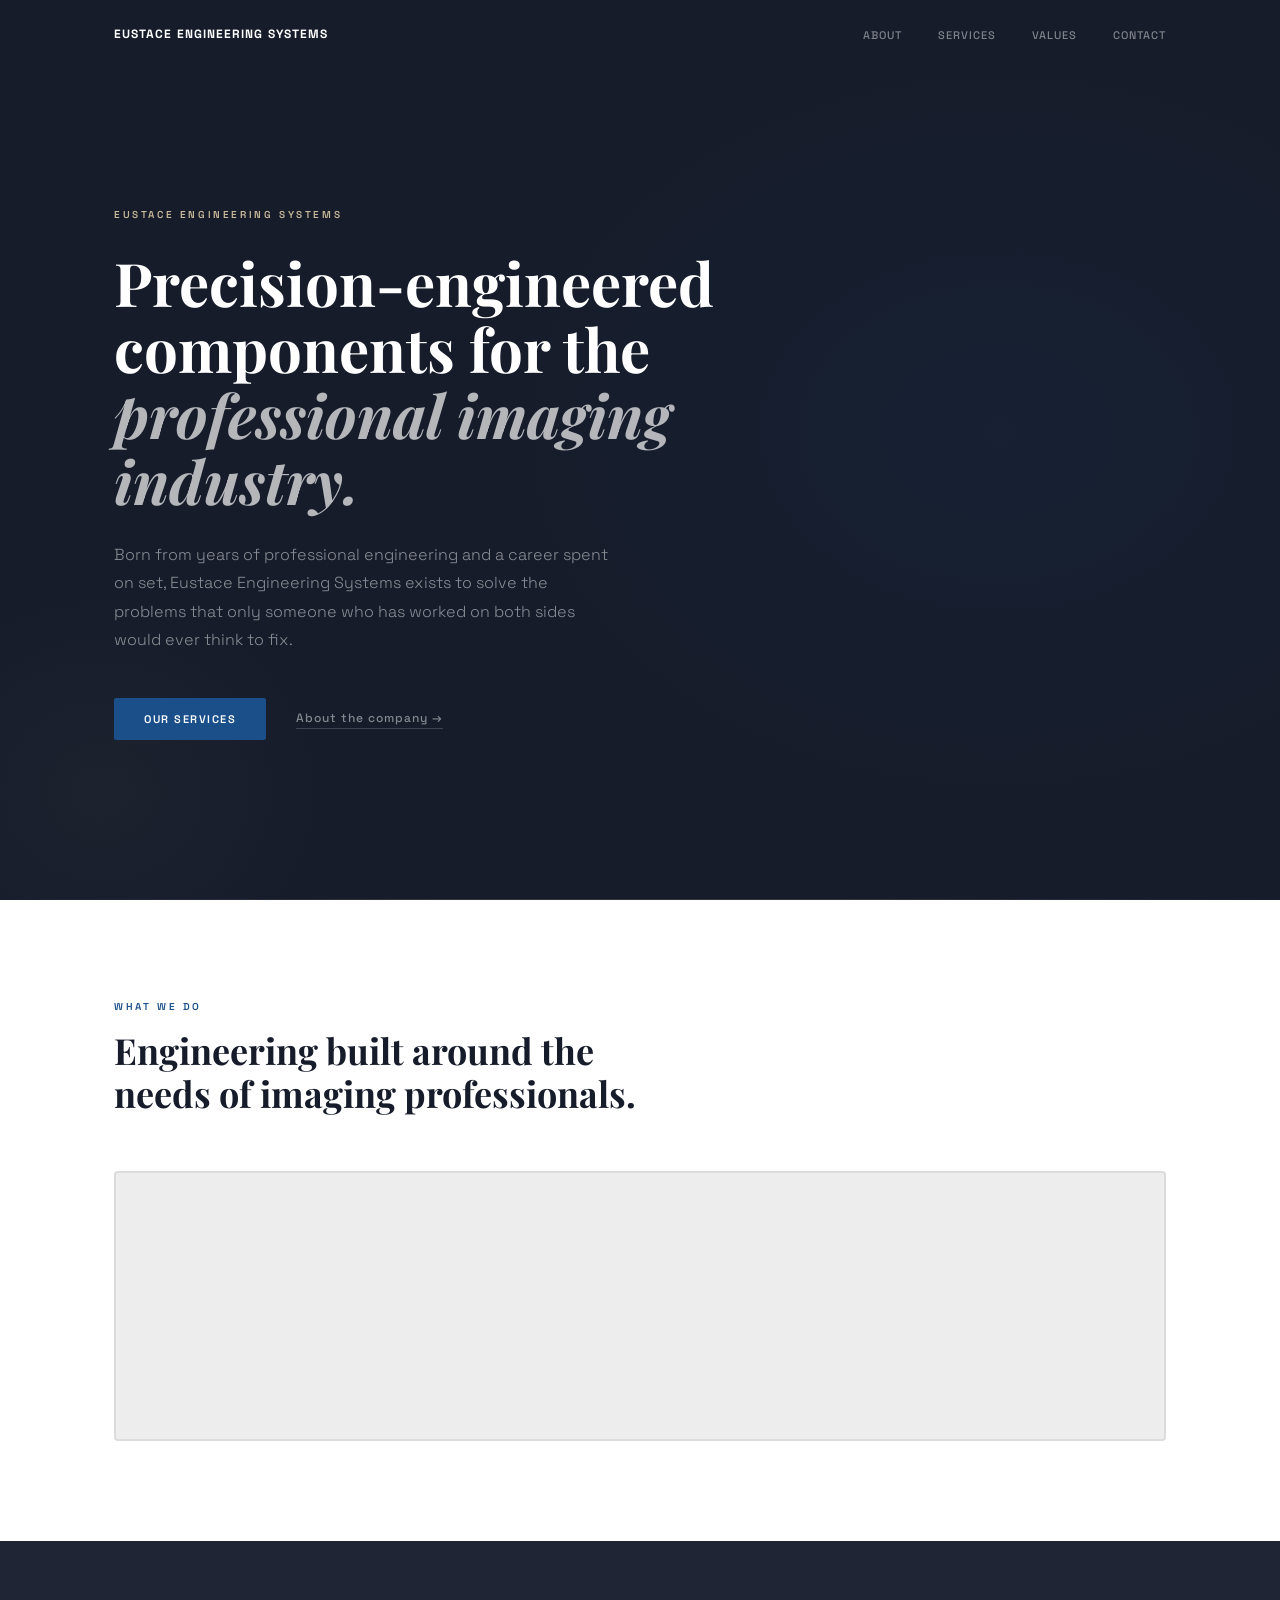
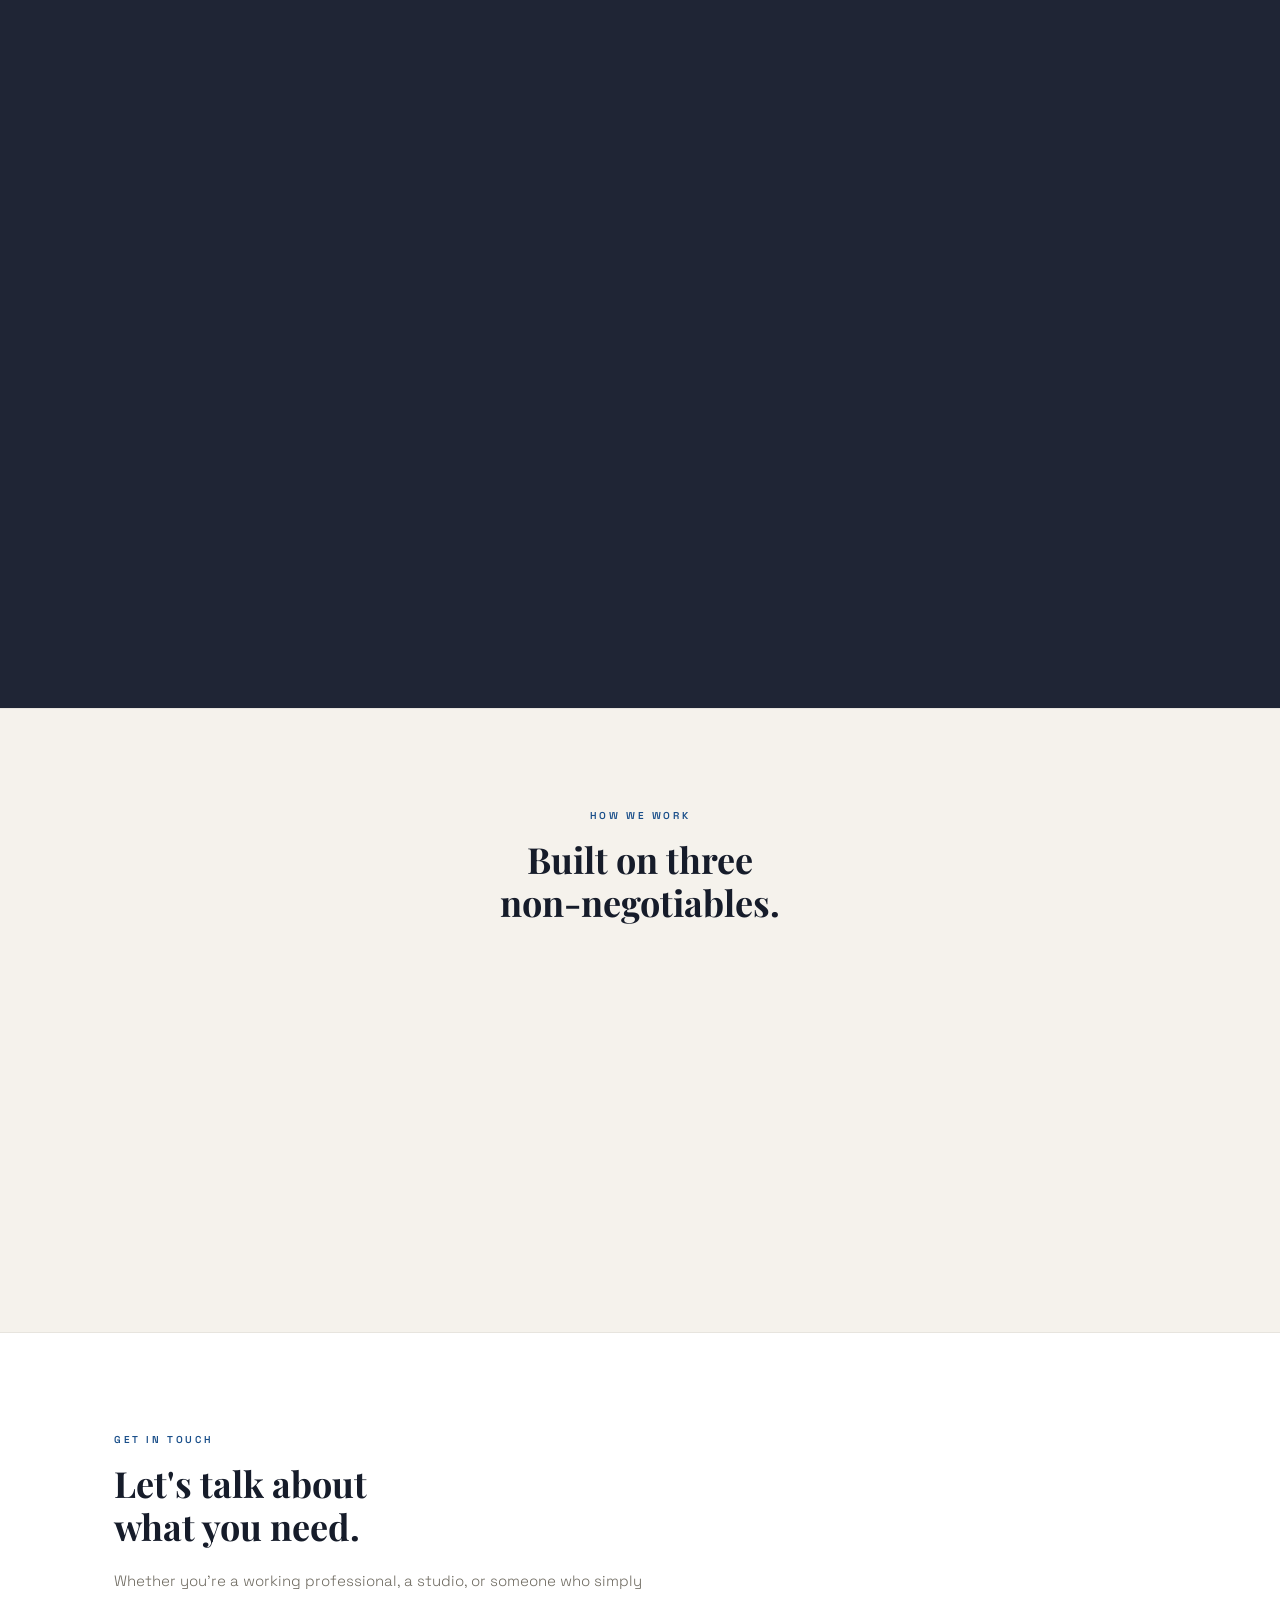
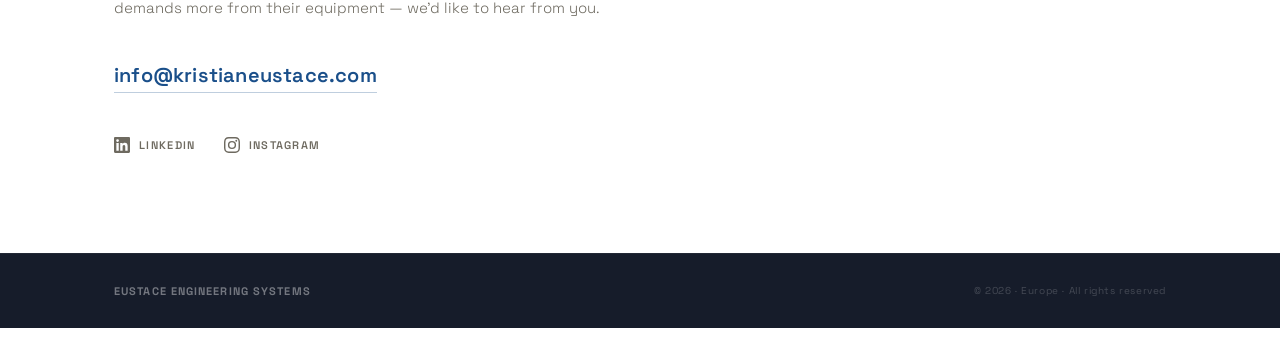
==== index.html @ c7eb6484 "Add root index and CNAME" ====
<!DOCTYPE html>
<html lang="en">
<head>
  <meta charset="UTF-8">
  <meta name="viewport" content="width=device-width, initial-scale=1.0">
  <title>Kristian Eustace</title>
  <meta http-equiv="refresh" content="0; url=engineering/">
  <link rel="canonical" href="engineering/">
  <style>
    body {
      margin: 0;
      background: #161C2A;
      display: flex;
      align-items: center;
      justify-content: center;
      min-height: 100vh;
      font-family: 'Space Grotesk', system-ui, sans-serif;
    }
    a {
      color: #C8B99A;
      font-size: 12px;
      letter-spacing: 0.14em;
      text-transform: uppercase;
      text-decoration: none;
    }
  </style>
</head>
<body>
  <a href="engineering/">Eustace Engineering Systems →</a>
</body>
</html>
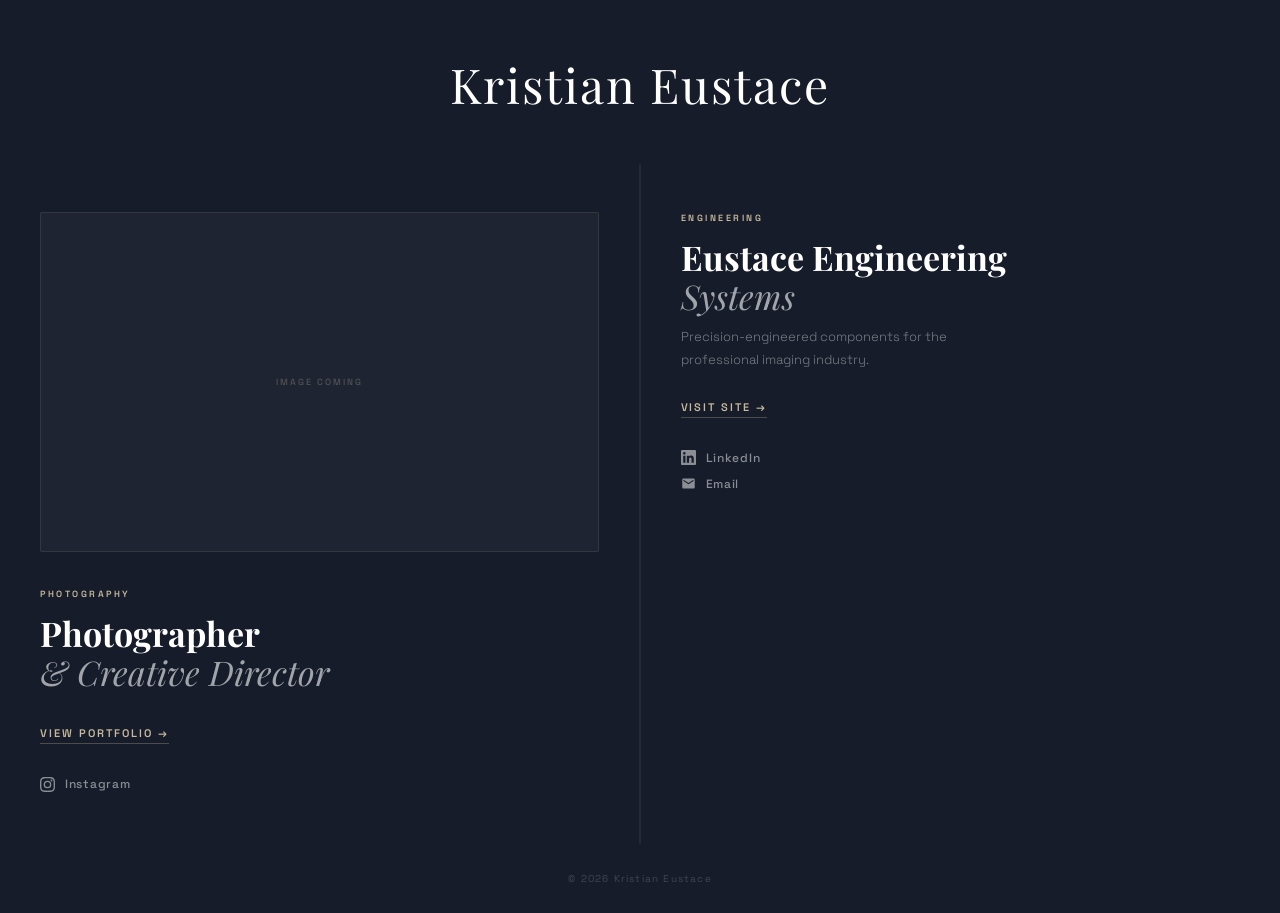
==== commit 1c84686b: "Rev 3 - photography section and landing page" ====
--- a/index.html
+++ b/index.html
@@ -3,29 +3,83 @@
 <head>
   <meta charset="UTF-8">
   <meta name="viewport" content="width=device-width, initial-scale=1.0">
+  <meta name="description" content="Kristian Eustace — Photographer, Creative Director & Engineer.">
+  <meta property="og:title" content="Kristian Eustace">
+  <meta property="og:description" content="Photographer · Creative Director · Engineer">
+  <meta property="og:type" content="website">
   <title>Kristian Eustace</title>
-  <meta http-equiv="refresh" content="0; url=engineering/">
-  <link rel="canonical" href="engineering/">
-  <style>
-    body {
-      margin: 0;
-      background: #161C2A;
-      display: flex;
-      align-items: center;
-      justify-content: center;
-      min-height: 100vh;
-      font-family: 'Space Grotesk', system-ui, sans-serif;
-    }
-    a {
-      color: #C8B99A;
-      font-size: 12px;
-      letter-spacing: 0.14em;
-      text-transform: uppercase;
-      text-decoration: none;
-    }
-  </style>
+  <link rel="preconnect" href="https://fonts.googleapis.com">
+  <link rel="preconnect" href="https://fonts.gstatic.com" crossorigin>
+  <link href="https://fonts.googleapis.com/css2?family=Playfair+Display:ital,wght@0,400;0,700;1,400&family=Space+Grotesk:wght@300;400;500;600;700&display=swap" rel="stylesheet">
+  <link rel="stylesheet" href="style.css">
 </head>
 <body>
-  <a href="engineering/">Eustace Engineering Systems →</a>
+
+  <div class="page">
+
+    <header class="page-header">
+      <h1 class="name">Kristian Eustace</h1>
+    </header>
+
+    <main class="panels">
+
+      <!-- ── PHOTOGRAPHY ── -->
+      <section class="panel panel--photo">
+        <div class="panel-image" aria-label="Portrait photograph — coming soon">
+          <span>Image coming</span>
+        </div>
+        <div class="panel-body">
+          <p class="panel-label">Photography</p>
+          <h2 class="panel-title">
+            Photographer<br>
+            <em>&amp; Creative Director</em>
+          </h2>
+          <a href="photography/" class="panel-link">View Portfolio &rarr;</a>
+          <div class="panel-socials">
+            <a href="https://www.instagram.com/kristianeustacephotography/" target="_blank" rel="noopener noreferrer" class="social-btn" aria-label="Instagram">
+              <svg xmlns="http://www.w3.org/2000/svg" viewBox="0 0 24 24" aria-hidden="true">
+                <path d="M12 2.163c3.204 0 3.584.012 4.85.07 3.252.148 4.771 1.691 4.919 4.919.058 1.265.069 1.645.069 4.849 0 3.205-.012 3.584-.069 4.849-.149 3.225-1.664 4.771-4.919 4.919-1.266.058-1.644.07-4.85.07-3.204 0-3.584-.012-4.849-.07-3.26-.149-4.771-1.699-4.919-4.92-.058-1.265-.07-1.644-.07-4.849 0-3.204.013-3.583.07-4.849.149-3.227 1.664-4.771 4.919-4.919 1.266-.057 1.645-.069 4.849-.069zm0-2.163c-3.259 0-3.667.014-4.947.072-4.358.2-6.78 2.618-6.98 6.98-.059 1.281-.073 1.689-.073 4.948 0 3.259.014 3.668.072 4.948.2 4.358 2.618 6.78 6.98 6.98 1.281.058 1.689.072 4.948.072 3.259 0 3.668-.014 4.948-.072 4.354-.2 6.782-2.618 6.979-6.98.059-1.28.073-1.689.073-4.948 0-3.259-.014-3.667-.072-4.947-.196-4.354-2.617-6.78-6.979-6.98-1.281-.059-1.69-.073-4.949-.073zm0 5.838a6.162 6.162 0 1 0 0 12.324 6.162 6.162 0 0 0 0-12.324zM12 16a4 4 0 1 1 0-8 4 4 0 0 1 0 8zm6.406-11.845a1.44 1.44 0 1 0 0 2.881 1.44 1.44 0 0 0 0-2.881z"/>
+              </svg>
+              Instagram
+            </a>
+          </div>
+        </div>
+      </section>
+
+      <!-- ── ENGINEERING ── -->
+      <section class="panel panel--eng">
+        <div class="panel-body">
+          <p class="panel-label">Engineering</p>
+          <h2 class="panel-title">
+            Eustace Engineering<br>
+            <em>Systems</em>
+          </h2>
+          <p class="panel-desc">Precision-engineered components for the professional imaging industry.</p>
+          <a href="engineering/" class="panel-link">Visit Site &rarr;</a>
+          <div class="panel-socials">
+            <a href="https://uk.linkedin.com/in/kristian-eustace-87bb7455" target="_blank" rel="noopener noreferrer" class="social-btn" aria-label="LinkedIn">
+              <svg xmlns="http://www.w3.org/2000/svg" viewBox="0 0 24 24" aria-hidden="true">
+                <path d="M20.447 20.452h-3.554v-5.569c0-1.328-.027-3.037-1.852-3.037-1.853 0-2.136 1.445-2.136 2.939v5.667H9.351V9h3.414v1.561h.046c.477-.9 1.637-1.85 3.37-1.85 3.601 0 4.267 2.37 4.267 5.455v6.286zM5.337 7.433a2.062 2.062 0 0 1-2.063-2.065 2.064 2.064 0 1 1 2.063 2.065zm1.782 13.019H3.555V9h3.564v11.452zM22.225 0H1.771C.792 0 0 .774 0 1.729v20.542C0 23.227.792 24 1.771 24h20.451C23.2 24 24 23.227 24 22.271V1.729C24 .774 23.2 0 22.222 0h.003z"/>
+              </svg>
+              LinkedIn
+            </a>
+            <a href="mailto:info@kristianeustace.com" class="social-btn social-btn--email" aria-label="Email">
+              <svg xmlns="http://www.w3.org/2000/svg" viewBox="0 0 24 24" aria-hidden="true">
+                <path d="M20 4H4c-1.1 0-2 .9-2 2v12c0 1.1.9 2 2 2h16c1.1 0 2-.9 2-2V6c0-1.1-.9-2-2-2zm0 4-8 5-8-5V6l8 5 8-5v2z"/>
+              </svg>
+              Email
+            </a>
+          </div>
+        </div>
+      </section>
+
+    </main>
+
+    <footer class="page-footer">
+      <p>&copy; 2026 Kristian Eustace</p>
+    </footer>
+
+  </div>
+
 </body>
 </html>
--- a/style.css
+++ b/style.css
@@ -0,0 +1,215 @@
+/* ============================================================
+   KRISTIAN EUSTACE — Landing / Contact Card
+   ============================================================ */
+
+:root {
+  --dark1:     #161C2A;
+  --dark2:     #1F2535;
+  --champagne: #C8B99A;
+  --steel:     #1A4F8A;
+  --white:     #FFFFFF;
+  --serif: 'Playfair Display', Georgia, serif;
+  --sans:  'Space Grotesk', system-ui, sans-serif;
+}
+
+*, *::before, *::after { box-sizing: border-box; margin: 0; padding: 0; }
+
+html, body {
+  height: 100%;
+  font-family: var(--sans);
+  background: var(--dark1);
+  color: var(--white);
+  -webkit-font-smoothing: antialiased;
+}
+
+a { color: inherit; text-decoration: none; }
+
+/* ── PAGE WRAPPER ── */
+.page {
+  min-height: 100%;
+  display: flex;
+  flex-direction: column;
+}
+
+/* ── HEADER ── */
+.page-header {
+  text-align: center;
+  padding: 52px 24px 0;
+}
+
+.name {
+  font-family: var(--serif);
+  font-weight: 400;
+  font-size: clamp(28px, 5vw, 48px);
+  letter-spacing: 0.04em;
+  color: var(--white);
+}
+
+/* ── PANELS ── */
+.panels {
+  flex: 1;
+  display: grid;
+  grid-template-columns: 1fr 1fr;
+  gap: 1px;
+  margin: 48px 0 0;
+  background: rgba(255,255,255,0.06);
+}
+
+/* ── INDIVIDUAL PANEL ── */
+.panel {
+  background: var(--dark1);
+  display: flex;
+  flex-direction: column;
+  padding: 48px 40px 52px;
+  position: relative;
+}
+
+/* Photography — left */
+.panel--photo {
+  border-right: 1px solid rgba(255,255,255,0.06);
+}
+
+/* ── PORTRAIT IMAGE ── */
+.panel-image {
+  width: 100%;
+  aspect-ratio: 3 / 4;
+  max-height: 340px;
+  background: rgba(255,255,255,0.04);
+  border: 1px solid rgba(200,185,154,0.12);
+  border-radius: 2px;
+  display: flex;
+  align-items: center;
+  justify-content: center;
+  margin-bottom: 36px;
+  overflow: hidden;
+}
+
+.panel-image span {
+  font-family: var(--sans);
+  font-size: 9px;
+  font-weight: 500;
+  letter-spacing: 0.22em;
+  text-transform: uppercase;
+  color: rgba(200,185,154,0.30);
+}
+
+.panel-image img {
+  width: 100%;
+  height: 100%;
+  object-fit: cover;
+}
+
+/* ── PANEL CONTENT ── */
+.panel-label {
+  font-family: var(--sans);
+  font-size: 9px;
+  font-weight: 600;
+  letter-spacing: 0.28em;
+  text-transform: uppercase;
+  color: var(--champagne);
+  margin-bottom: 14px;
+}
+
+.panel-title {
+  font-family: var(--serif);
+  font-weight: 700;
+  font-size: clamp(22px, 2.8vw, 34px);
+  line-height: 1.15;
+  color: var(--white);
+  margin-bottom: 10px;
+}
+
+.panel-title em {
+  font-style: italic;
+  font-weight: 400;
+  color: rgba(255,255,255,0.60);
+}
+
+.panel-desc {
+  font-family: var(--sans);
+  font-weight: 300;
+  font-size: 13px;
+  line-height: 1.75;
+  color: rgba(255,255,255,0.42);
+  max-width: 300px;
+  margin-bottom: 4px;
+}
+
+.panel-link {
+  display: inline-block;
+  margin-top: 24px;
+  margin-bottom: 32px;
+  font-family: var(--sans);
+  font-size: 11px;
+  font-weight: 600;
+  letter-spacing: 0.18em;
+  text-transform: uppercase;
+  color: var(--champagne);
+  border-bottom: 1px solid rgba(200,185,154,0.30);
+  padding-bottom: 3px;
+  transition: color 0.2s ease, border-color 0.2s ease;
+}
+
+.panel-link:hover {
+  color: var(--white);
+  border-color: rgba(255,255,255,0.40);
+}
+
+/* ── SOCIALS ── */
+.panel-socials {
+  display: flex;
+  flex-direction: column;
+  gap: 10px;
+}
+
+.social-btn {
+  display: inline-flex;
+  align-items: center;
+  gap: 10px;
+  font-family: var(--sans);
+  font-size: 12px;
+  font-weight: 500;
+  letter-spacing: 0.06em;
+  color: rgba(255,255,255,0.50);
+  transition: color 0.2s ease;
+}
+
+.social-btn:hover { color: var(--white); }
+
+.social-btn svg {
+  width: 15px;
+  height: 15px;
+  fill: currentColor;
+  flex-shrink: 0;
+}
+
+/* ── FOOTER ── */
+.page-footer {
+  text-align: center;
+  padding: 28px 24px;
+  font-size: 10px;
+  font-weight: 400;
+  letter-spacing: 0.12em;
+  color: rgba(255,255,255,0.18);
+}
+
+/* ── RESPONSIVE ── */
+@media (max-width: 680px) {
+  .panels {
+    grid-template-columns: 1fr;
+    margin-top: 36px;
+  }
+
+  .panel--photo {
+    border-right: none;
+    border-bottom: 1px solid rgba(255,255,255,0.06);
+  }
+
+  .panel {
+    padding: 40px 28px 44px;
+  }
+
+  .panel-image {
+    max-height: 260px;
+  }
+}
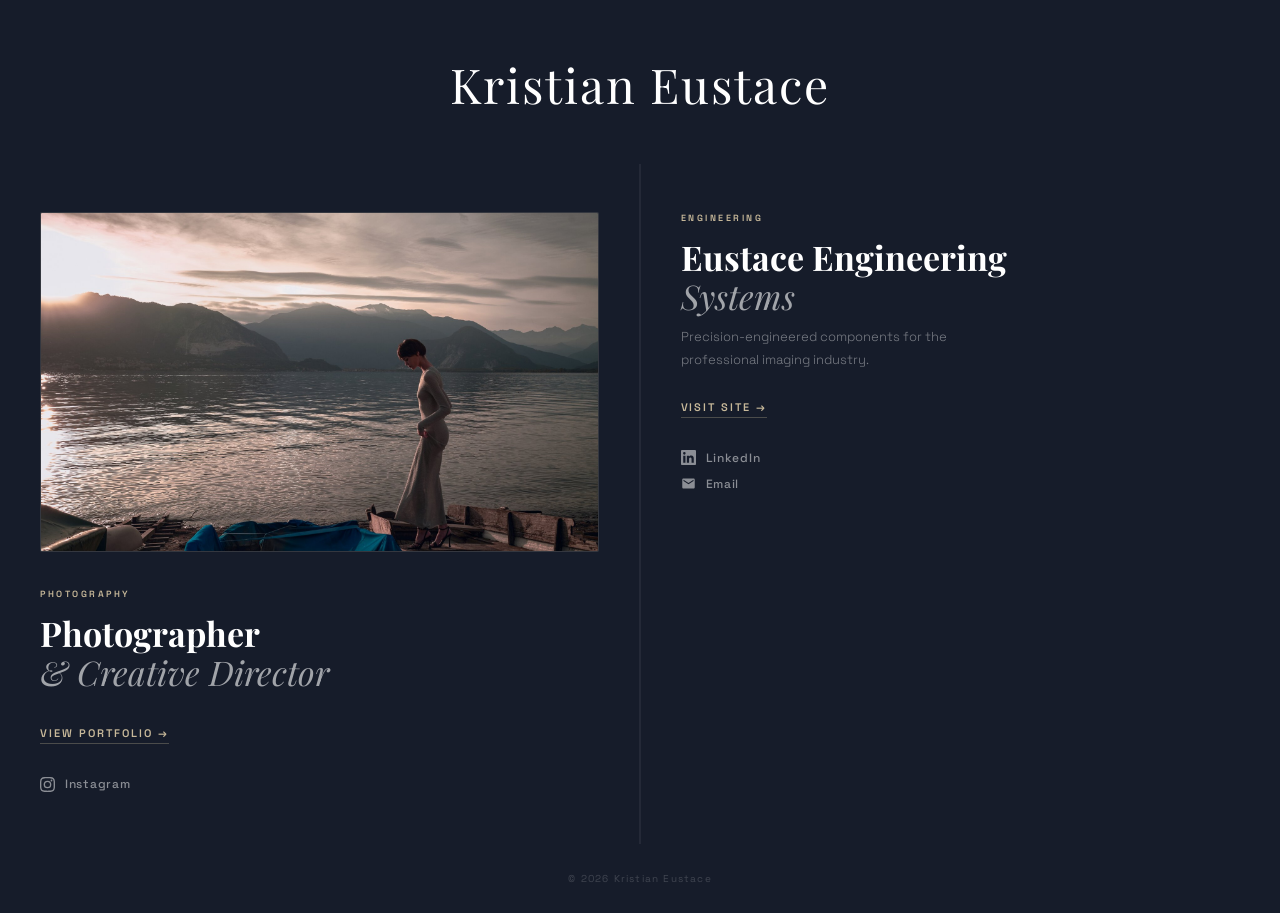
==== commit e65dead1: "Phone fix: portfolio sections fade in as soon as any part is on screen (Branding stayed hidden on ph" ====
--- a/index.html
+++ b/index.html
@@ -25,8 +25,8 @@
 
       <!-- ── PHOTOGRAPHY ── -->
       <section class="panel panel--photo">
-        <div class="panel-image" aria-label="Portrait photograph — coming soon">
-          <span>Image coming</span>
+        <div class="panel-image">
+          <img src="photography/images/hero.jpg" alt="A woman in a long grey knit dress on a wooden jetty by a lake at sunset, mountains behind" style="object-position: 69% 50%">
         </div>
         <div class="panel-body">
           <p class="panel-label">Photography</p>
